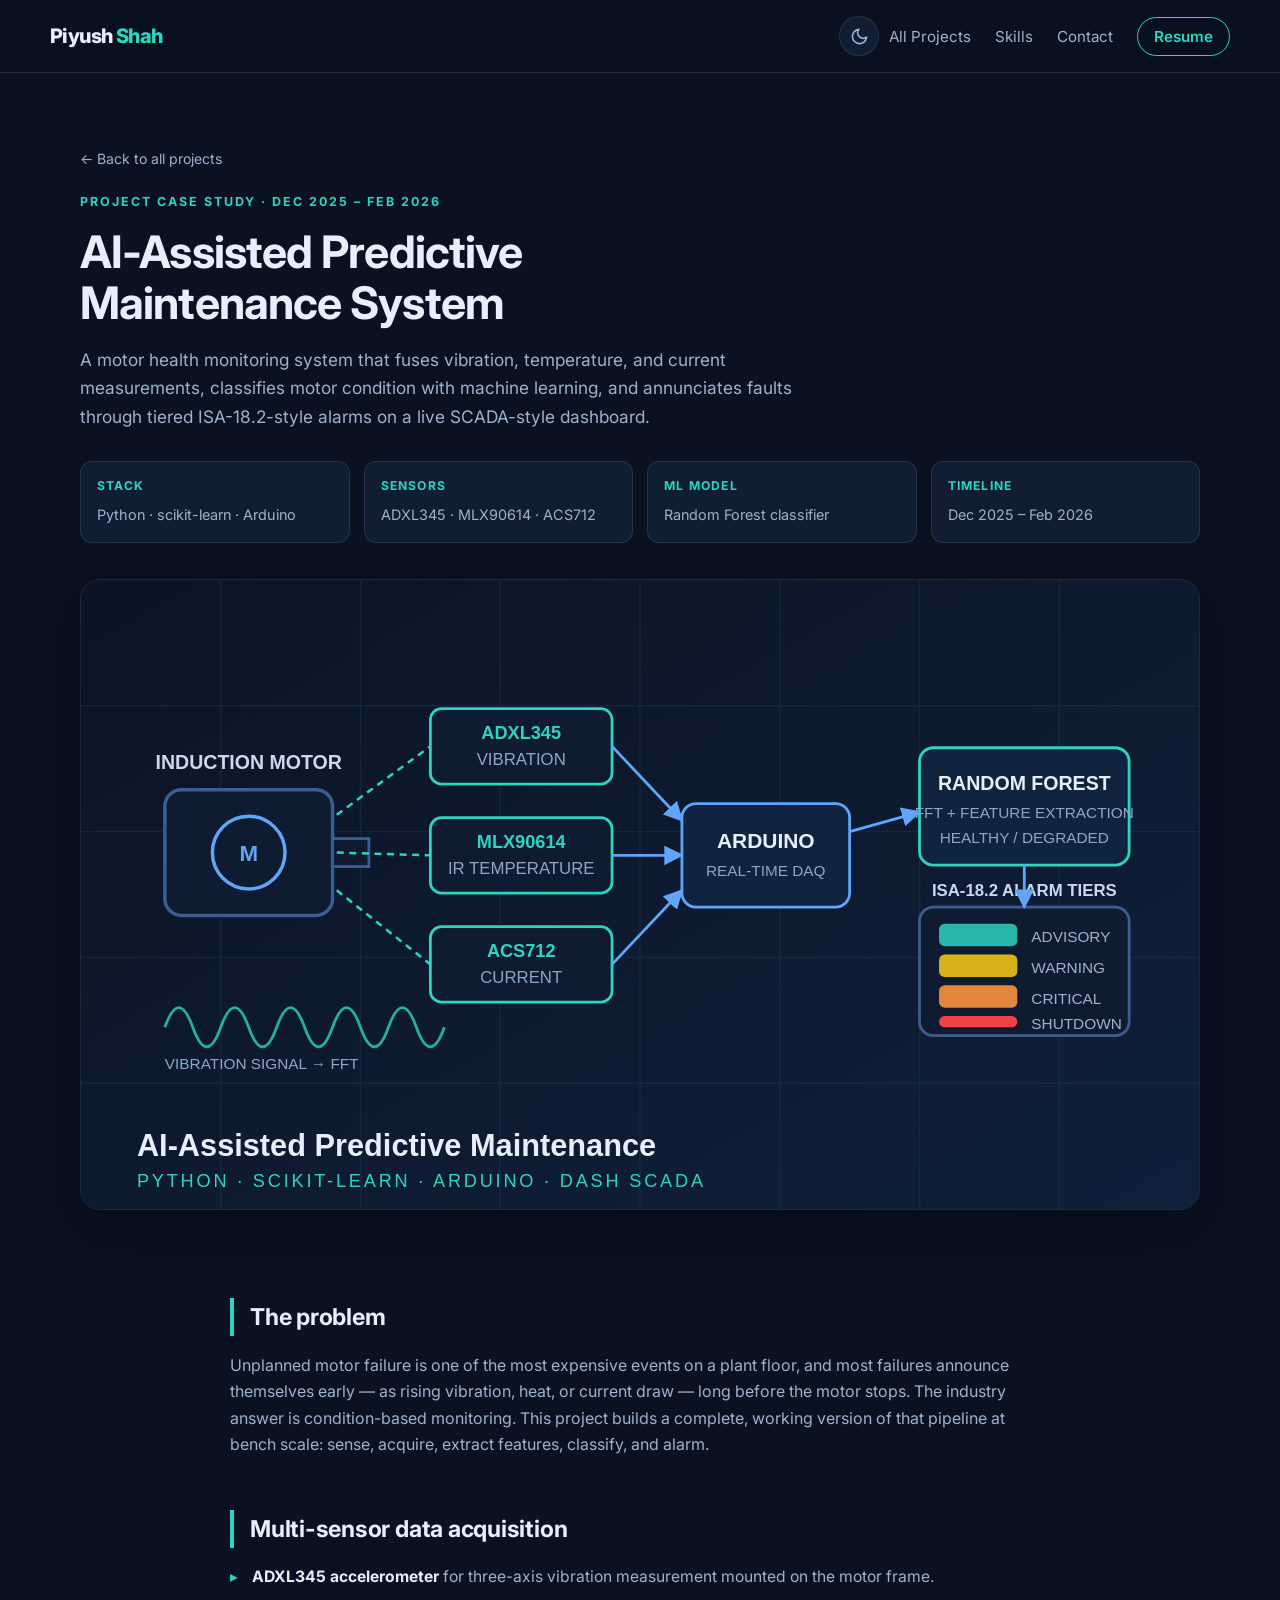
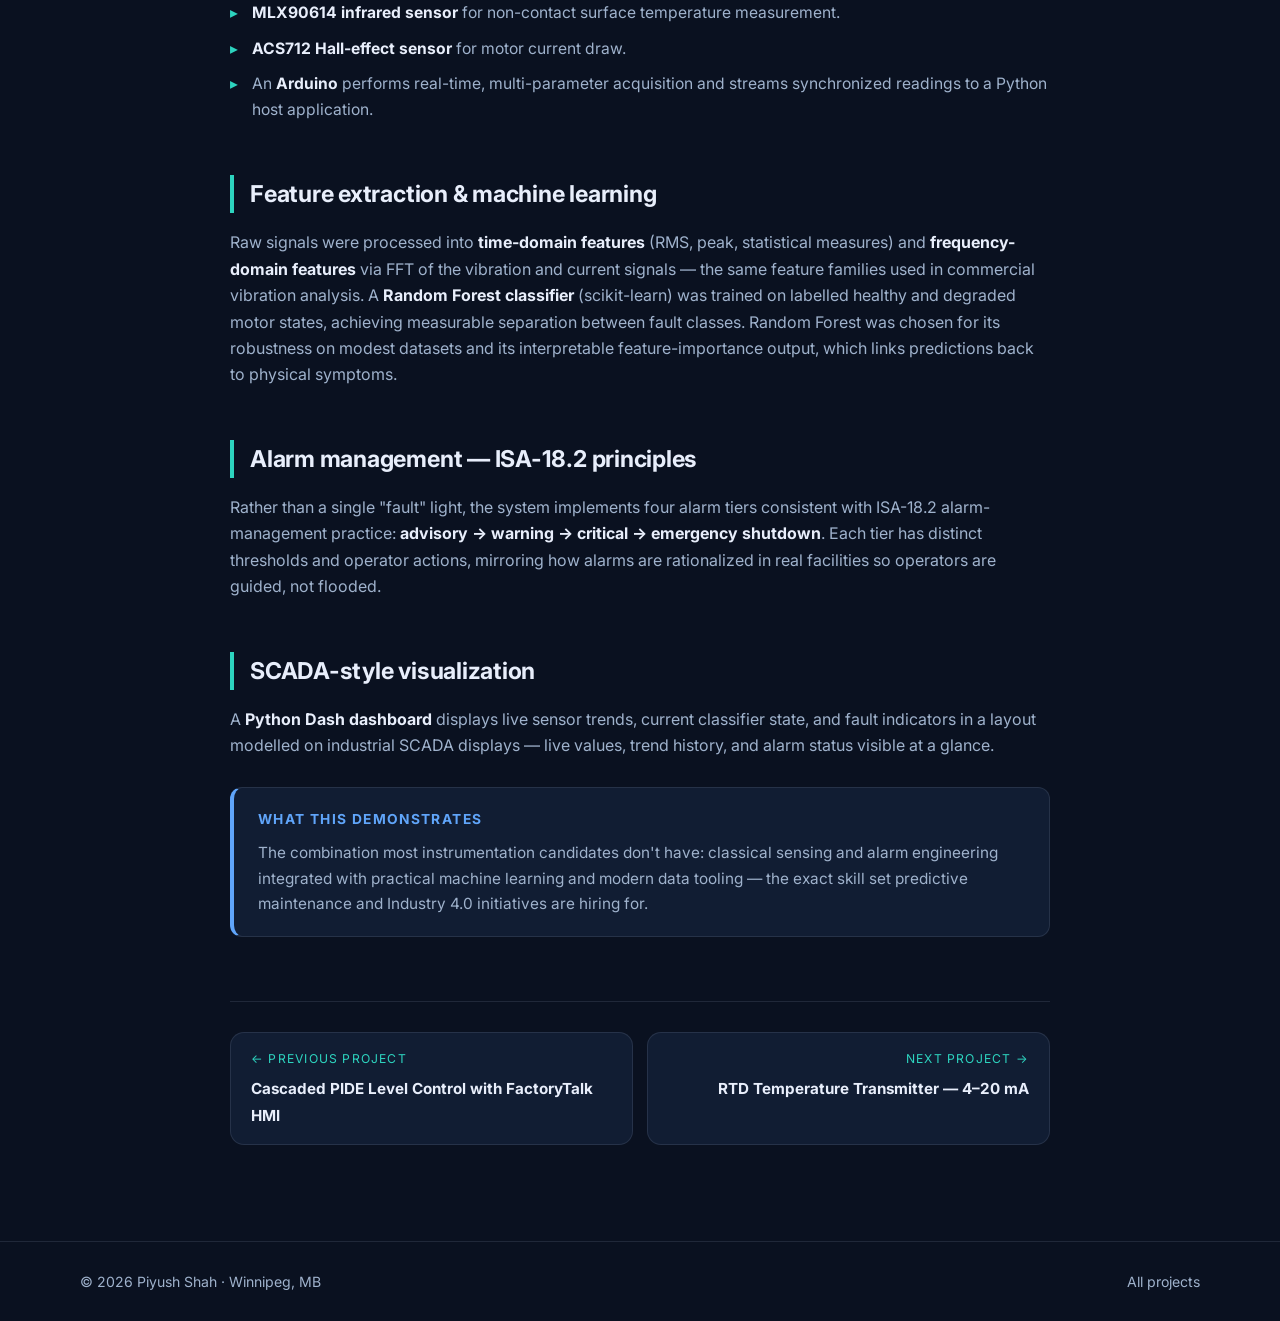
==== projects/ai-predictive-maintenance.html @ 771bcbb9 "Updated portfolio - June 11" ====
<!DOCTYPE html>
<html lang="en">
<head>
  <meta charset="UTF-8" />
  <meta name="viewport" content="width=device-width, initial-scale=1.0" />
  <meta name="description" content="Case study: AI-assisted predictive maintenance system — multi-sensor motor monitoring with a Random Forest fault classifier and ISA-18.2 alarm logic — by Piyush Shah." />
  <title>AI-Assisted Predictive Maintenance | Piyush Shah</title>
  <link rel="icon" type="image/svg+xml" href="../assets/images/favicon.svg" />
  <script>
    (function () {
      try {
        if (localStorage.getItem('theme') === 'light') {
          document.documentElement.setAttribute('data-theme', 'light');
        }
      } catch (e) {}
    })();
  </script>
  <link rel="preconnect" href="https://fonts.googleapis.com" />
  <link rel="preconnect" href="https://fonts.gstatic.com" crossorigin />
  <link href="https://fonts.googleapis.com/css2?family=Inter:wght@400;500;600;700;800&display=swap" rel="stylesheet" />
  <link rel="stylesheet" href="../assets/css/style.css" />
</head>
<body>
  <header class="site-header" id="top">
    <nav class="navbar">
      <a href="../index.html" class="brand">Piyush<span> Shah</span></a>
      <div class="nav-right">
        <button class="theme-toggle" aria-label="Toggle light and dark theme" aria-pressed="false">
          <svg class="icon-moon" viewBox="0 0 24 24" fill="none" stroke="currentColor" stroke-width="2" stroke-linecap="round" stroke-linejoin="round"><path d="M21 12.79A9 9 0 1 1 11.21 3 7 7 0 0 0 21 12.79z"/></svg>
          <svg class="icon-sun" viewBox="0 0 24 24" fill="none" stroke="currentColor" stroke-width="2" stroke-linecap="round" stroke-linejoin="round"><circle cx="12" cy="12" r="5"/><path d="M12 1v2M12 21v2M4.22 4.22l1.42 1.42M18.36 18.36l1.42 1.42M1 12h2M21 12h2M4.22 19.78l1.42-1.42M18.36 5.64l1.42-1.42"/></svg>
        </button>
        <button class="menu-toggle" id="menuToggle" aria-label="Toggle navigation menu">
          <span></span><span></span><span></span>
        </button>
        <ul class="nav-links" id="navLinks">
          <li><a href="../index.html#projects">All Projects</a></li>
          <li><a href="../index.html#skills">Skills</a></li>
          <li><a href="../index.html#contact">Contact</a></li>
          <li><a class="nav-resume" href="../resume/Piyush_Shah_Resume.pdf" download>Resume</a></li>
        </ul>
      </div>
    </nav>
  </header>

  <main>
    <section class="project-hero">
      <div class="container">
        <a class="breadcrumb" href="../index.html#projects">← Back to all projects</a>
        <p class="eyebrow">Project Case Study · Dec 2025 – Feb 2026</p>
        <h1>AI-Assisted Predictive Maintenance System</h1>
        <p class="lede">
          A motor health monitoring system that fuses vibration, temperature, and current measurements,
          classifies motor condition with machine learning, and annunciates faults through tiered
          ISA-18.2-style alarms on a live SCADA-style dashboard.
        </p>
        <div class="project-facts">
          <div><strong>Stack</strong><span>Python · scikit-learn · Arduino</span></div>
          <div><strong>Sensors</strong><span>ADXL345 · MLX90614 · ACS712</span></div>
          <div><strong>ML Model</strong><span>Random Forest classifier</span></div>
          <div><strong>Timeline</strong><span>Dec 2025 – Feb 2026</span></div>
        </div>
        <div class="project-figure">
          <img src="../assets/images/projects/ai-predictive-maintenance.svg" alt="System diagram: motor instrumented with vibration, infrared temperature, and current sensors feeding an Arduino DAQ, a Random Forest classifier, and tiered alarm logic" />
        </div>
      </div>
    </section>

    <section class="section-pad" style="padding-top: 48px;">
      <div class="container project-content">
        <h2>The problem</h2>
        <p>
          Unplanned motor failure is one of the most expensive events on a plant floor, and most failures
          announce themselves early — as rising vibration, heat, or current draw — long before the motor stops.
          The industry answer is condition-based monitoring. This project builds a complete, working version of
          that pipeline at bench scale: sense, acquire, extract features, classify, and alarm.
        </p>

        <h2>Multi-sensor data acquisition</h2>
        <ul>
          <li><strong>ADXL345 accelerometer</strong> for three-axis vibration measurement mounted on the motor
            frame.</li>
          <li><strong>MLX90614 infrared sensor</strong> for non-contact surface temperature measurement.</li>
          <li><strong>ACS712 Hall-effect sensor</strong> for motor current draw.</li>
          <li>An <strong>Arduino</strong> performs real-time, multi-parameter acquisition and streams
            synchronized readings to a Python host application.</li>
        </ul>

        <h2>Feature extraction &amp; machine learning</h2>
        <p>
          Raw signals were processed into <strong>time-domain features</strong> (RMS, peak, statistical
          measures) and <strong>frequency-domain features</strong> via FFT of the vibration and current
          signals — the same feature families used in commercial vibration analysis. A
          <strong>Random Forest classifier</strong> (scikit-learn) was trained on labelled healthy and degraded
          motor states, achieving measurable separation between fault classes. Random Forest was chosen for its
          robustness on modest datasets and its interpretable feature-importance output, which links
          predictions back to physical symptoms.
        </p>

        <h2>Alarm management — ISA-18.2 principles</h2>
        <p>
          Rather than a single "fault" light, the system implements four alarm tiers consistent with
          ISA-18.2 alarm-management practice: <strong>advisory → warning → critical → emergency
          shutdown</strong>. Each tier has distinct thresholds and operator actions, mirroring how alarms are
          rationalized in real facilities so operators are guided, not flooded.
        </p>

        <h2>SCADA-style visualization</h2>
        <p>
          A <strong>Python Dash dashboard</strong> displays live sensor trends, current classifier state, and
          fault indicators in a layout modelled on industrial SCADA displays — live values, trend history, and
          alarm status visible at a glance.
        </p>

        <div class="skill-callout">
          <h3>What this demonstrates</h3>
          <p>
            The combination most instrumentation candidates don't have: classical sensing and alarm engineering
            integrated with practical machine learning and modern data tooling — the exact skill set predictive
            maintenance and Industry 4.0 initiatives are hiring for.
          </p>
        </div>

        <nav class="project-pager" aria-label="Project navigation">
          <a href="cascaded-pide-level-control.html">
            <span class="pager-label">← Previous project</span>
            <span class="pager-title">Cascaded PIDE Level Control with FactoryTalk HMI</span>
          </a>
          <a class="next" href="rtd-temperature-transmitter.html">
            <span class="pager-label">Next project →</span>
            <span class="pager-title">RTD Temperature Transmitter — 4–20 mA</span>
          </a>
        </nav>
      </div>
    </section>
  </main>

  <footer class="footer">
    <div class="container footer-inner">
      <p>© <span id="year"></span> Piyush Shah · Winnipeg, MB</p>
      <a href="../index.html#projects">All projects</a>
    </div>
  </footer>

  <script src="../assets/js/main.js"></script>
</body>
</html>
---- assets/css/style.css ----
/* ============================================================
   Piyush Shah — Portfolio
   Dual-theme (dark default / light) design system
   ============================================================ */

:root {
  --bg: #0a1120;
  --bg-soft: #0d1626;
  --card: #111d33;
  --card-2: #0f1a2e;
  --text: #e8eefb;
  --muted: #9fb2cc;
  --accent: #2dd4bf;
  --accent-2: #60a5fa;
  --accent-soft: rgba(45, 212, 191, 0.12);
  --line: rgba(148, 163, 184, 0.16);
  --shadow: 0 18px 50px rgba(2, 8, 20, 0.45);
  --shadow-sm: 0 6px 22px rgba(2, 8, 20, 0.35);
  --header-bg: rgba(10, 17, 32, 0.85);
  --on-accent: #06241f;
}

html[data-theme="light"] {
  --bg: #f6f8fc;
  --bg-soft: #edf1f8;
  --card: #ffffff;
  --card-2: #fbfcfe;
  --text: #14233c;
  --muted: #4b5d78;
  --accent: #0d9488;
  --accent-2: #2563eb;
  --accent-soft: rgba(13, 148, 136, 0.10);
  --line: #dde5f0;
  --shadow: 0 16px 44px rgba(30, 50, 90, 0.12);
  --shadow-sm: 0 5px 18px rgba(30, 50, 90, 0.10);
  --header-bg: rgba(246, 248, 252, 0.88);
  --on-accent: #ffffff;
}

* { box-sizing: border-box; }
html { scroll-behavior: smooth; }

body {
  margin: 0;
  font-family: 'Inter', system-ui, -apple-system, BlinkMacSystemFont, 'Segoe UI', sans-serif;
  background: var(--bg);
  color: var(--text);
  line-height: 1.65;
  transition: background 0.3s ease, color 0.3s ease;
}

a { color: inherit; text-decoration: none; }
ul { margin: 0; padding: 0; list-style: none; }
p { color: var(--muted); margin: 0 0 1rem; }
img { max-width: 100%; display: block; }

.container { width: min(1120px, calc(100% - 40px)); margin: 0 auto; }
.section-pad { padding: 96px 0; }
.alt-bg { background: var(--bg-soft); transition: background 0.3s ease; }

/* ---------- Header / nav ---------- */
.site-header {
  position: sticky;
  top: 0;
  z-index: 100;
  background: var(--header-bg);
  backdrop-filter: blur(18px);
  -webkit-backdrop-filter: blur(18px);
  border-bottom: 1px solid var(--line);
  transition: background 0.3s ease;
}

.navbar {
  width: min(1180px, calc(100% - 36px));
  height: 72px;
  margin: 0 auto;
  display: flex;
  align-items: center;
  justify-content: space-between;
  gap: 16px;
}

.brand { font-weight: 800; letter-spacing: -0.03em; font-size: 1.25rem; white-space: nowrap; }
.brand span { color: var(--accent); }

.nav-right { display: flex; align-items: center; gap: 10px; }

.nav-links { display: flex; align-items: center; gap: 24px; }
.nav-links a { font-size: 0.95rem; color: var(--muted); transition: color 0.2s ease; }
.nav-links a:hover { color: var(--text); }

.nav-resume {
  padding: 9px 16px;
  border: 1px solid var(--accent);
  border-radius: 999px;
  color: var(--accent) !important;
  font-weight: 600;
}
.nav-resume:hover { background: var(--accent-soft); }

/* Theme toggle */
.theme-toggle {
  display: inline-flex;
  align-items: center;
  justify-content: center;
  width: 40px;
  height: 40px;
  border-radius: 999px;
  border: 1px solid var(--line);
  background: var(--card);
  color: var(--muted);
  cursor: pointer;
  transition: color 0.2s ease, border-color 0.2s ease, transform 0.2s ease;
}
.theme-toggle:hover { color: var(--accent); border-color: var(--accent); transform: rotate(12deg); }
.theme-toggle svg { width: 19px; height: 19px; }
.theme-toggle .icon-sun { display: none; }
.theme-toggle .icon-moon { display: block; }
html[data-theme="light"] .theme-toggle .icon-sun { display: block; }
html[data-theme="light"] .theme-toggle .icon-moon { display: none; }

/* Mobile menu button */
.menu-toggle {
  display: none;
  flex-direction: column;
  justify-content: center;
  gap: 5px;
  width: 42px;
  height: 42px;
  background: transparent;
  border: 1px solid var(--line);
  border-radius: 10px;
  cursor: pointer;
  padding: 0 9px;
}
.menu-toggle span { height: 2px; background: var(--text); border-radius: 2px; transition: 0.25s; }

/* ---------- Hero ---------- */
.hero { position: relative; overflow: hidden; padding-top: 80px; }
.hero-bg {
  position: absolute;
  inset: 0;
  background:
    radial-gradient(640px 320px at 12% 0%, var(--accent-soft), transparent 60%),
    radial-gradient(560px 300px at 92% 18%, rgba(96, 165, 250, 0.10), transparent 60%);
  pointer-events: none;
}

.hero-grid {
  position: relative;
  display: grid;
  grid-template-columns: 1.6fr 1fr;
  gap: 48px;
  align-items: center;
}

.eyebrow {
  color: var(--accent);
  font-weight: 700;
  letter-spacing: 0.16em;
  text-transform: uppercase;
  font-size: 0.78rem;
  margin-bottom: 14px;
}

.hero h1 { font-size: clamp(2.3rem, 5vw, 3.4rem); line-height: 1.08; margin: 0 0 10px; letter-spacing: -0.02em; }
.hero h1 span { color: var(--accent); }
.hero h2 { font-size: clamp(1.05rem, 2vw, 1.3rem); font-weight: 600; color: var(--accent-2); margin: 0 0 18px; min-height: 1.6em; }
.hero-text { max-width: 56ch; font-size: 1.04rem; }

.hero-actions { display: flex; flex-wrap: wrap; gap: 14px; margin: 26px 0 22px; }

.btn {
  display: inline-flex;
  align-items: center;
  gap: 8px;
  padding: 13px 24px;
  border-radius: 12px;
  font-weight: 700;
  font-size: 0.96rem;
  transition: transform 0.2s ease, box-shadow 0.2s ease, background 0.2s ease, border-color 0.2s ease;
}
.btn.primary { background: var(--accent); color: var(--on-accent); box-shadow: var(--shadow-sm); }
.btn.primary:hover { transform: translateY(-2px); box-shadow: var(--shadow); }
.btn.secondary { border: 1px solid var(--line); color: var(--text); background: var(--card); }
.btn.secondary:hover { border-color: var(--accent); color: var(--accent); transform: translateY(-2px); }

.social-row { display: flex; gap: 18px; }
.social-row a { color: var(--muted); font-weight: 600; font-size: 0.92rem; border-bottom: 1px solid transparent; }
.social-row a:hover { color: var(--accent); border-color: var(--accent); }

.hero-card { display: flex; justify-content: center; }
.profile-card {
  background: var(--card);
  border: 1px solid var(--line);
  border-radius: 22px;
  padding: 28px 26px;
  text-align: center;
  width: min(320px, 100%);
  box-shadow: var(--shadow);
}
.profile-photo {
  width: 168px;
  height: 168px;
  border-radius: 50%;
  object-fit: cover;
  margin: 0 auto 16px;
  border: 3px solid var(--accent);
}
.profile-card h3 { margin: 0 0 4px; font-size: 1.2rem; }
.profile-card p { margin-bottom: 14px; font-size: 0.92rem; }
.mini-tags { display: flex; flex-wrap: wrap; gap: 8px; justify-content: center; }
.mini-tags span {
  background: var(--accent-soft);
  color: var(--accent);
  border: 1px solid var(--accent);
  padding: 4px 11px;
  border-radius: 999px;
  font-size: 0.75rem;
  font-weight: 600;
}

/* Hero stats strip */
.hero-stats {
  position: relative;
  display: flex;
  flex-wrap: wrap;
  gap: 14px;
  margin-top: 54px;
  padding-top: 26px;
  border-top: 1px solid var(--line);
}
.hero-stats div {
  flex: 1 1 180px;
  background: var(--card);
  border: 1px solid var(--line);
  border-radius: 14px;
  padding: 14px 18px;
}
.hero-stats strong { display: block; color: var(--accent); font-size: 1.05rem; letter-spacing: -0.01em; }
.hero-stats span { color: var(--muted); font-size: 0.84rem; }

/* ---------- Section headings ---------- */
.section-heading h2 { font-size: clamp(1.6rem, 3vw, 2.15rem); line-height: 1.2; margin: 0 0 12px; letter-spacing: -0.02em; }
.section-heading.centered { text-align: center; max-width: 640px; margin: 0 auto 54px; }

.two-col { display: grid; grid-template-columns: 1fr 1.4fr; gap: 56px; align-items: start; }

.quick-facts { display: grid; grid-template-columns: repeat(3, 1fr); gap: 14px; margin-top: 26px; }
.quick-facts div { background: var(--card); border: 1px solid var(--line); border-radius: 12px; padding: 14px; }
.quick-facts strong { display: block; font-size: 0.8rem; color: var(--accent); text-transform: uppercase; letter-spacing: 0.08em; margin-bottom: 4px; }
.quick-facts span { font-size: 0.9rem; color: var(--muted); }

/* ---------- Timeline ---------- */
.timeline { position: relative; max-width: 780px; margin: 0 auto; padding-left: 32px; }
.timeline::before { content: ""; position: absolute; left: 8px; top: 6px; bottom: 6px; width: 2px; background: var(--line); }
.timeline-item { position: relative; margin-bottom: 36px; }
.timeline-item:last-child { margin-bottom: 0; }
.timeline-dot {
  position: absolute;
  left: -31px;
  top: 8px;
  width: 14px;
  height: 14px;
  border-radius: 50%;
  background: var(--accent);
  border: 3px solid var(--bg);
  box-shadow: 0 0 0 2px var(--accent);
}
.timeline-content {
  background: var(--card);
  border: 1px solid var(--line);
  border-radius: 16px;
  padding: 24px 26px;
  box-shadow: var(--shadow-sm);
}
.item-header { display: flex; flex-wrap: wrap; justify-content: space-between; align-items: baseline; gap: 8px; }
.item-header h3 { margin: 0; font-size: 1.12rem; }
.item-header span { color: var(--accent); font-size: 0.84rem; font-weight: 700; }
.company { font-size: 0.92rem; margin: 6px 0 12px; color: var(--accent-2); font-weight: 600; }
.timeline-content ul { list-style: none; }
.timeline-content li { position: relative; padding-left: 20px; color: var(--muted); font-size: 0.95rem; margin-bottom: 8px; }
.timeline-content li::before { content: "▸"; position: absolute; left: 0; color: var(--accent); }

/* ---------- Projects ---------- */
.project-grid {
  display: grid;
  grid-template-columns: repeat(auto-fit, minmax(310px, 1fr));
  gap: 26px;
}
.project-card {
  display: flex;
  flex-direction: column;
  background: var(--card);
  border: 1px solid var(--line);
  border-radius: 18px;
  overflow: hidden;
  box-shadow: var(--shadow-sm);
  transition: transform 0.25s ease, box-shadow 0.25s ease, border-color 0.25s ease;
}
.project-card:hover { transform: translateY(-6px); box-shadow: var(--shadow); border-color: var(--accent); }
.project-banner { aspect-ratio: 16 / 9; overflow: hidden; background: #0c1626; }
.project-banner img { width: 100%; height: 100%; object-fit: cover; transition: transform 0.35s ease; }
.project-card:hover .project-banner img { transform: scale(1.04); }
.project-body { display: flex; flex-direction: column; flex: 1; padding: 22px 24px 24px; }
.project-body h3 { margin: 0 0 8px; font-size: 1.1rem; line-height: 1.35; color: var(--text); }
.project-body > p { font-size: 0.93rem; flex: 1; }
.project-meta { color: var(--accent-2); font-size: 0.78rem; font-weight: 700; letter-spacing: 0.08em; text-transform: uppercase; margin-bottom: 10px; }
.project-tags { display: flex; flex-wrap: wrap; gap: 8px; margin-bottom: 16px; }
.project-tags li {
  background: var(--accent-soft);
  color: var(--accent);
  padding: 4px 11px;
  border-radius: 999px;
  font-size: 0.74rem;
  font-weight: 600;
}
.project-link { color: var(--accent); font-weight: 700; font-size: 0.92rem; margin-top: auto; }
.project-link::after { content: " →"; transition: margin-left 0.2s ease; }
.project-card:hover .project-link::after { margin-left: 5px; }

/* ---------- Skills ---------- */
.skills-grid { display: grid; grid-template-columns: repeat(auto-fit, minmax(250px, 1fr)); gap: 22px; }
.skill-group { background: var(--card); border: 1px solid var(--line); border-radius: 16px; padding: 24px; box-shadow: var(--shadow-sm); }
.skill-group h3 { margin: 0 0 16px; font-size: 1.02rem; color: var(--accent); }
.skill-list { display: flex; flex-wrap: wrap; gap: 9px; }
.skill-list span {
  background: var(--bg-soft);
  border: 1px solid var(--line);
  color: var(--muted);
  padding: 6px 13px;
  border-radius: 999px;
  font-size: 0.82rem;
  font-weight: 500;
}
html[data-theme="light"] .skill-list span { background: var(--bg); }

/* ---------- Education ---------- */
.education-list { display: grid; gap: 20px; }
.education-card { background: var(--card); border: 1px solid var(--line); border-radius: 16px; padding: 24px 26px; box-shadow: var(--shadow-sm); }
.education-card h3 { margin: 0 0 6px; font-size: 1.08rem; }
.education-card p:last-child { margin-bottom: 0; font-size: 0.94rem; }

/* ---------- Contact ---------- */
.contact-section { padding-bottom: 110px; }
.contact-card {
  text-align: center;
  background: var(--card);
  border: 1px solid var(--line);
  border-radius: 24px;
  padding: 64px 32px;
  box-shadow: var(--shadow);
  position: relative;
  overflow: hidden;
}
.contact-card::before {
  content: "";
  position: absolute;
  inset: 0;
  background: radial-gradient(480px 200px at 50% 0%, var(--accent-soft), transparent 70%);
  pointer-events: none;
}
.contact-card h2 { font-size: clamp(1.7rem, 3.4vw, 2.3rem); margin: 0 0 14px; }
.contact-card p { max-width: 54ch; margin: 0 auto 28px; }
.contact-actions { display: flex; flex-wrap: wrap; gap: 14px; justify-content: center; position: relative; }

/* ---------- Footer ---------- */
.footer { border-top: 1px solid var(--line); padding: 28px 0; }
.footer-inner { display: flex; flex-wrap: wrap; justify-content: space-between; align-items: center; gap: 12px; }
.footer-inner p { margin: 0; font-size: 0.88rem; }
.footer-inner a { color: var(--muted); font-size: 0.88rem; }
.footer-inner a:hover { color: var(--accent); }

/* ---------- Project detail pages ---------- */
.project-hero { padding: 72px 0 40px; position: relative; }
.breadcrumb { font-size: 0.88rem; color: var(--muted); margin-bottom: 22px; display: inline-block; }
.breadcrumb:hover { color: var(--accent); }
.project-hero h1 { font-size: clamp(1.9rem, 4vw, 2.8rem); line-height: 1.15; margin: 0 0 16px; letter-spacing: -0.02em; max-width: 24ch; }
.project-hero .lede { font-size: 1.08rem; max-width: 68ch; }

.project-facts {
  display: grid;
  grid-template-columns: repeat(auto-fit, minmax(180px, 1fr));
  gap: 14px;
  margin: 30px 0 0;
}
.project-facts div { background: var(--card); border: 1px solid var(--line); border-radius: 12px; padding: 14px 16px; }
.project-facts strong { display: block; font-size: 0.76rem; color: var(--accent); text-transform: uppercase; letter-spacing: 0.1em; margin-bottom: 5px; }
.project-facts span { font-size: 0.9rem; color: var(--muted); }

.project-figure {
  border-radius: 20px;
  overflow: hidden;
  border: 1px solid var(--line);
  box-shadow: var(--shadow);
  margin: 36px 0 0;
}
.project-figure img { width: 100%; }

.project-content { max-width: 820px; margin: 0 auto; }
.project-content h2 {
  font-size: 1.45rem;
  margin: 52px 0 16px;
  letter-spacing: -0.01em;
  padding-left: 16px;
  border-left: 4px solid var(--accent);
}
.project-content h2:first-of-type { margin-top: 0; }
.project-content p { font-size: 1.0rem; }
.project-content ul { list-style: none; margin: 0 0 1rem; }
.project-content li { position: relative; padding-left: 22px; color: var(--muted); margin-bottom: 10px; font-size: 0.98rem; }
.project-content li::before { content: "▸"; position: absolute; left: 0; color: var(--accent); }
.project-content strong { color: var(--text); }

.skill-callout {
  background: var(--card);
  border: 1px solid var(--line);
  border-left: 4px solid var(--accent-2);
  border-radius: 12px;
  padding: 20px 24px;
  margin: 28px 0;
}
.skill-callout h3 { margin: 0 0 10px; font-size: 0.86rem; text-transform: uppercase; letter-spacing: 0.1em; color: var(--accent-2); }
.skill-callout p { margin: 0; font-size: 0.96rem; }

.project-pager {
  display: flex;
  flex-wrap: wrap;
  justify-content: space-between;
  gap: 14px;
  margin-top: 64px;
  padding-top: 30px;
  border-top: 1px solid var(--line);
}
.project-pager a {
  flex: 1 1 240px;
  background: var(--card);
  border: 1px solid var(--line);
  border-radius: 14px;
  padding: 16px 20px;
  transition: border-color 0.2s ease, transform 0.2s ease;
}
.project-pager a:hover { border-color: var(--accent); transform: translateY(-3px); }
.project-pager .pager-label { display: block; font-size: 0.76rem; text-transform: uppercase; letter-spacing: 0.1em; color: var(--accent); margin-bottom: 6px; }
.project-pager .pager-title { font-weight: 700; font-size: 0.95rem; color: var(--text); }
.project-pager a.next { text-align: right; }

/* ---------- Reveal animation ---------- */
.reveal { opacity: 0; transform: translateY(24px); transition: opacity 0.6s ease, transform 0.6s ease; }
.reveal.visible { opacity: 1; transform: none; }

@media (prefers-reduced-motion: reduce) {
  html { scroll-behavior: auto; }
  .reveal { opacity: 1; transform: none; transition: none; }
  * { transition: none !important; }
}

/* ---------- Responsive ---------- */
@media (max-width: 920px) {
  .hero-grid { grid-template-columns: 1fr; gap: 36px; }
  .hero-card { order: -1; }
  .two-col { grid-template-columns: 1fr; gap: 28px; }
  .section-pad { padding: 72px 0; }
}

@media (max-width: 760px) {
  .menu-toggle { display: flex; }
  .nav-links {
    position: absolute;
    top: 72px;
    left: 0;
    right: 0;
    flex-direction: column;
    align-items: flex-start;
    gap: 0;
    background: var(--header-bg);
    backdrop-filter: blur(18px);
    -webkit-backdrop-filter: blur(18px);
    border-bottom: 1px solid var(--line);
    padding: 10px 24px 18px;
    display: none;
  }
  .nav-links.open { display: flex; }
  .nav-links li { width: 100%; }
  .nav-links a { display: block; padding: 12px 0; font-size: 1.02rem; }
  .nav-resume { display: inline-block; margin-top: 8px; }
  .quick-facts { grid-template-columns: 1fr; }
  .timeline { padding-left: 26px; }
  .timeline-dot { left: -25px; }
}
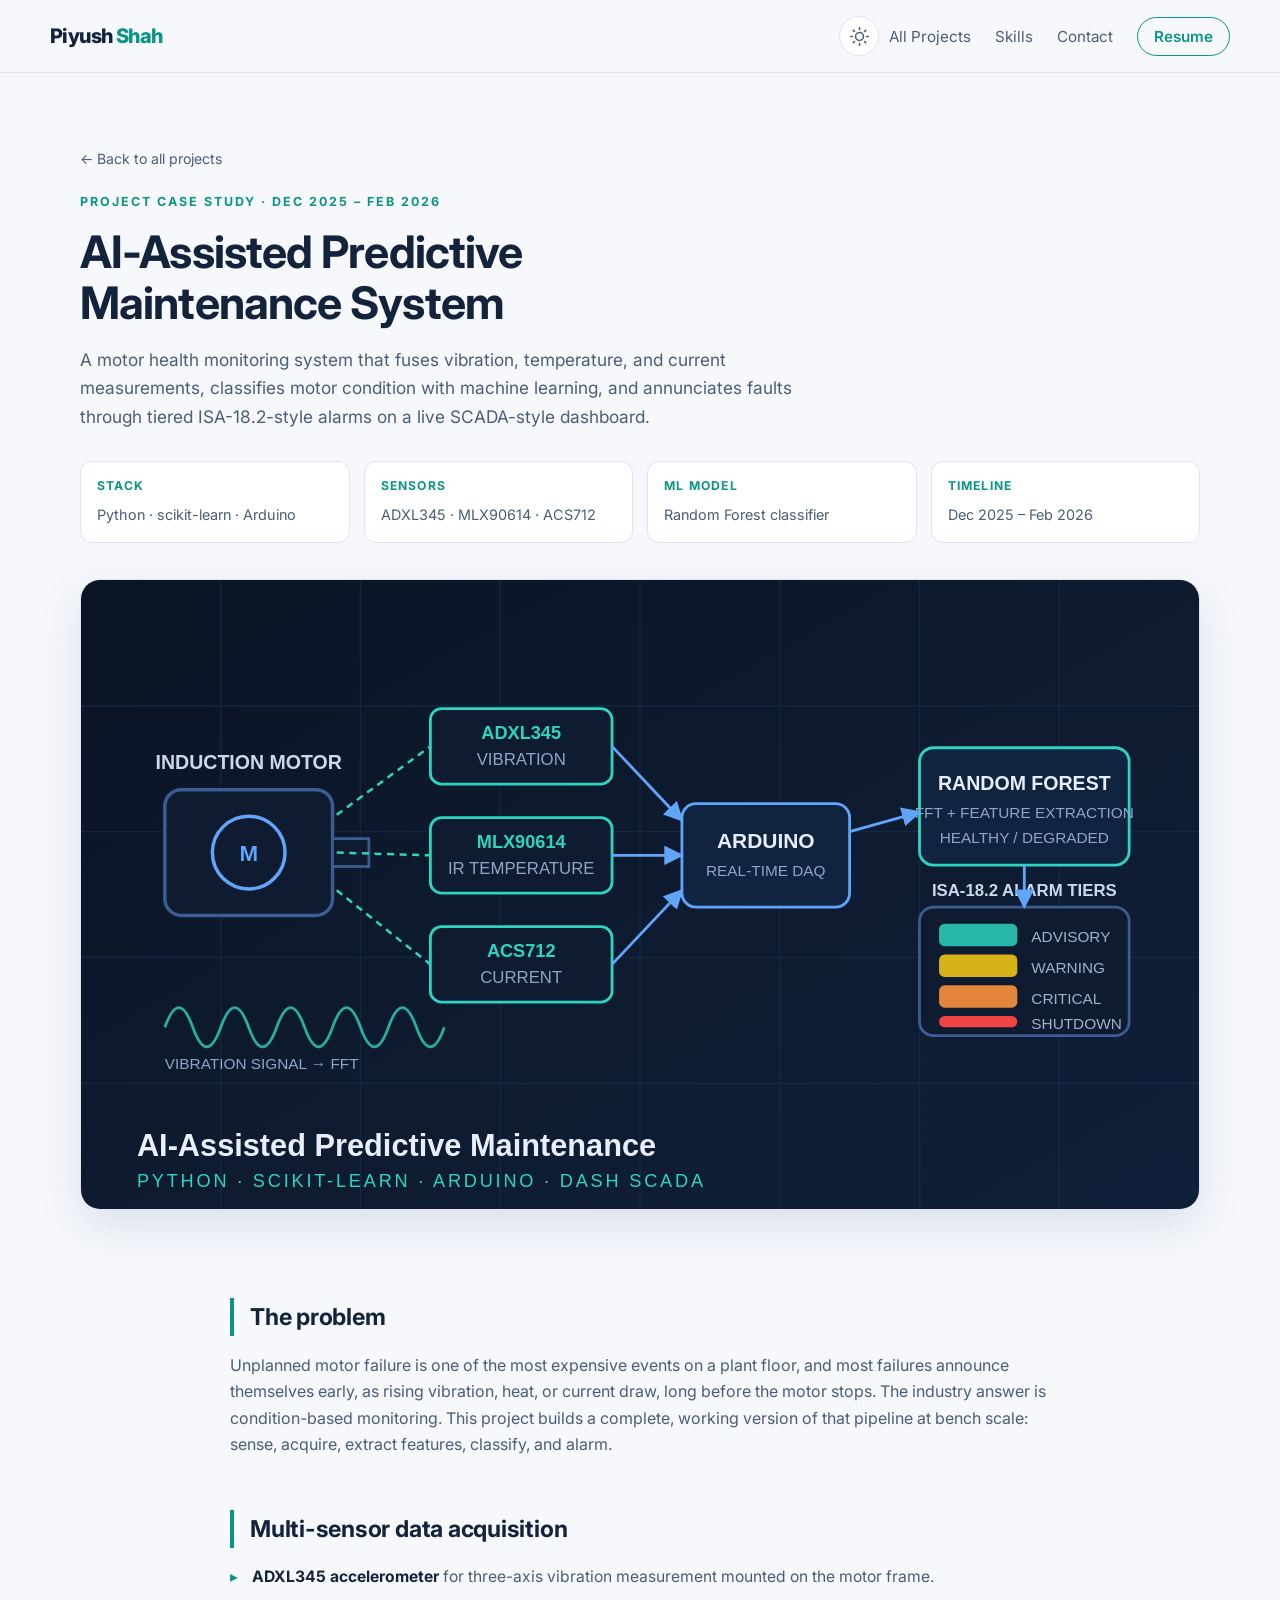
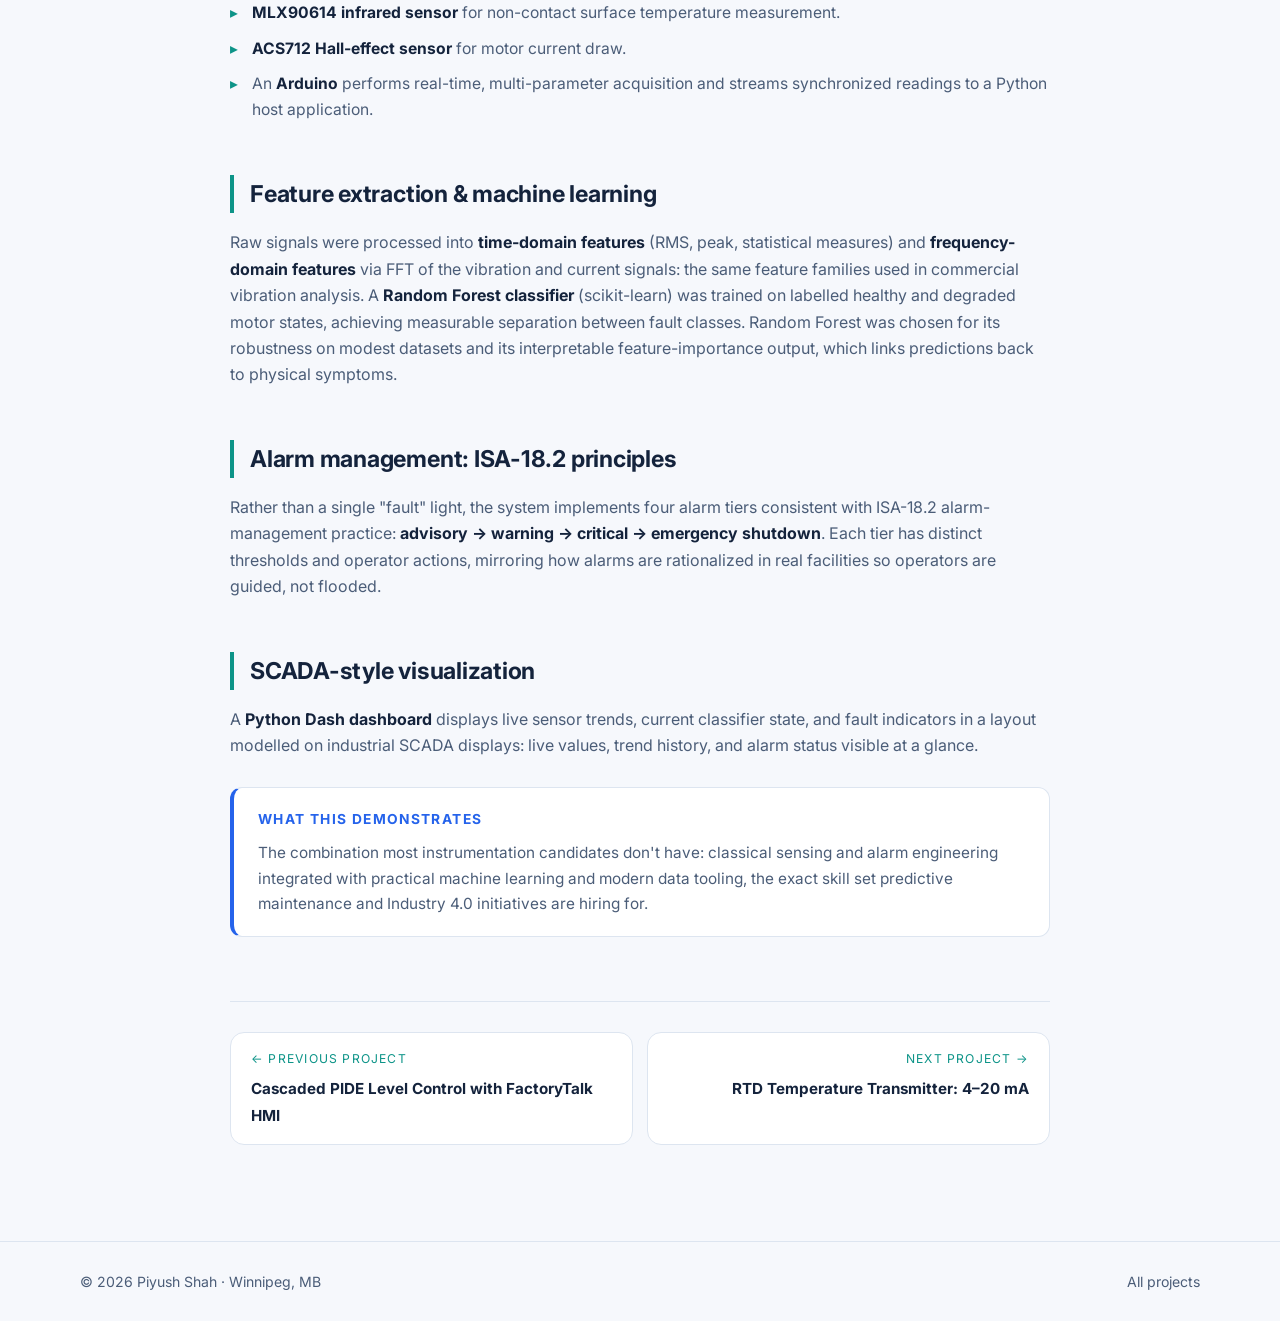
==== commit 9b95ef11: "updated profile content, and made the light mode default" ====
--- a/projects/ai-predictive-maintenance.html
+++ b/projects/ai-predictive-maintenance.html
@@ -3,13 +3,14 @@
 <head>
   <meta charset="UTF-8" />
   <meta name="viewport" content="width=device-width, initial-scale=1.0" />
-  <meta name="description" content="Case study: AI-assisted predictive maintenance system — multi-sensor motor monitoring with a Random Forest fault classifier and ISA-18.2 alarm logic — by Piyush Shah." />
+  <meta name="description" content="Case study: AI-assisted predictive maintenance system: multi-sensor motor monitoring with a Random Forest fault classifier and ISA-18.2 alarm logic, by Piyush Shah." />
   <title>AI-Assisted Predictive Maintenance | Piyush Shah</title>
   <link rel="icon" type="image/svg+xml" href="../assets/images/favicon.svg" />
+  <link rel="canonical" href="https://piyushshah.ca/projects/ai-predictive-maintenance.html" />
   <script>
     (function () {
       try {
-        if (localStorage.getItem('theme') === 'light') {
+        if (localStorage.getItem('theme') !== 'dark') {
           document.documentElement.setAttribute('data-theme', 'light');
         }
       } catch (e) {}
@@ -25,7 +26,7 @@
     <nav class="navbar">
       <a href="../index.html" class="brand">Piyush<span> Shah</span></a>
       <div class="nav-right">
-        <button class="theme-toggle" aria-label="Toggle light and dark theme" aria-pressed="false">
+        <button class="theme-toggle" aria-label="Toggle light and dark theme" aria-pressed="true">
           <svg class="icon-moon" viewBox="0 0 24 24" fill="none" stroke="currentColor" stroke-width="2" stroke-linecap="round" stroke-linejoin="round"><path d="M21 12.79A9 9 0 1 1 11.21 3 7 7 0 0 0 21 12.79z"/></svg>
           <svg class="icon-sun" viewBox="0 0 24 24" fill="none" stroke="currentColor" stroke-width="2" stroke-linecap="round" stroke-linejoin="round"><circle cx="12" cy="12" r="5"/><path d="M12 1v2M12 21v2M4.22 4.22l1.42 1.42M18.36 18.36l1.42 1.42M1 12h2M21 12h2M4.22 19.78l1.42-1.42M18.36 5.64l1.42-1.42"/></svg>
         </button>
@@ -70,7 +71,7 @@
         <h2>The problem</h2>
         <p>
           Unplanned motor failure is one of the most expensive events on a plant floor, and most failures
-          announce themselves early — as rising vibration, heat, or current draw — long before the motor stops.
+          announce themselves early, as rising vibration, heat, or current draw, long before the motor stops.
           The industry answer is condition-based monitoring. This project builds a complete, working version of
           that pipeline at bench scale: sense, acquire, extract features, classify, and alarm.
         </p>
@@ -89,14 +90,14 @@
         <p>
           Raw signals were processed into <strong>time-domain features</strong> (RMS, peak, statistical
           measures) and <strong>frequency-domain features</strong> via FFT of the vibration and current
-          signals — the same feature families used in commercial vibration analysis. A
+          signals: the same feature families used in commercial vibration analysis. A
           <strong>Random Forest classifier</strong> (scikit-learn) was trained on labelled healthy and degraded
           motor states, achieving measurable separation between fault classes. Random Forest was chosen for its
           robustness on modest datasets and its interpretable feature-importance output, which links
           predictions back to physical symptoms.
         </p>
 
-        <h2>Alarm management — ISA-18.2 principles</h2>
+        <h2>Alarm management: ISA-18.2 principles</h2>
         <p>
           Rather than a single "fault" light, the system implements four alarm tiers consistent with
           ISA-18.2 alarm-management practice: <strong>advisory → warning → critical → emergency
@@ -107,7 +108,7 @@
         <h2>SCADA-style visualization</h2>
         <p>
           A <strong>Python Dash dashboard</strong> displays live sensor trends, current classifier state, and
-          fault indicators in a layout modelled on industrial SCADA displays — live values, trend history, and
+          fault indicators in a layout modelled on industrial SCADA displays: live values, trend history, and
           alarm status visible at a glance.
         </p>
 
@@ -115,7 +116,7 @@
           <h3>What this demonstrates</h3>
           <p>
             The combination most instrumentation candidates don't have: classical sensing and alarm engineering
-            integrated with practical machine learning and modern data tooling — the exact skill set predictive
+            integrated with practical machine learning and modern data tooling, the exact skill set predictive
             maintenance and Industry 4.0 initiatives are hiring for.
           </p>
         </div>
@@ -127,7 +128,7 @@
           </a>
           <a class="next" href="rtd-temperature-transmitter.html">
             <span class="pager-label">Next project →</span>
-            <span class="pager-title">RTD Temperature Transmitter — 4–20 mA</span>
+            <span class="pager-title">RTD Temperature Transmitter: 4–20 mA</span>
           </a>
         </nav>
       </div>
--- a/assets/css/style.css
+++ b/assets/css/style.css
@@ -1,5 +1,5 @@
 /* ============================================================
-   Piyush Shah — Portfolio
+   Piyush Shah - Portfolio
    Dual-theme (dark default / light) design system
    ============================================================ */
 
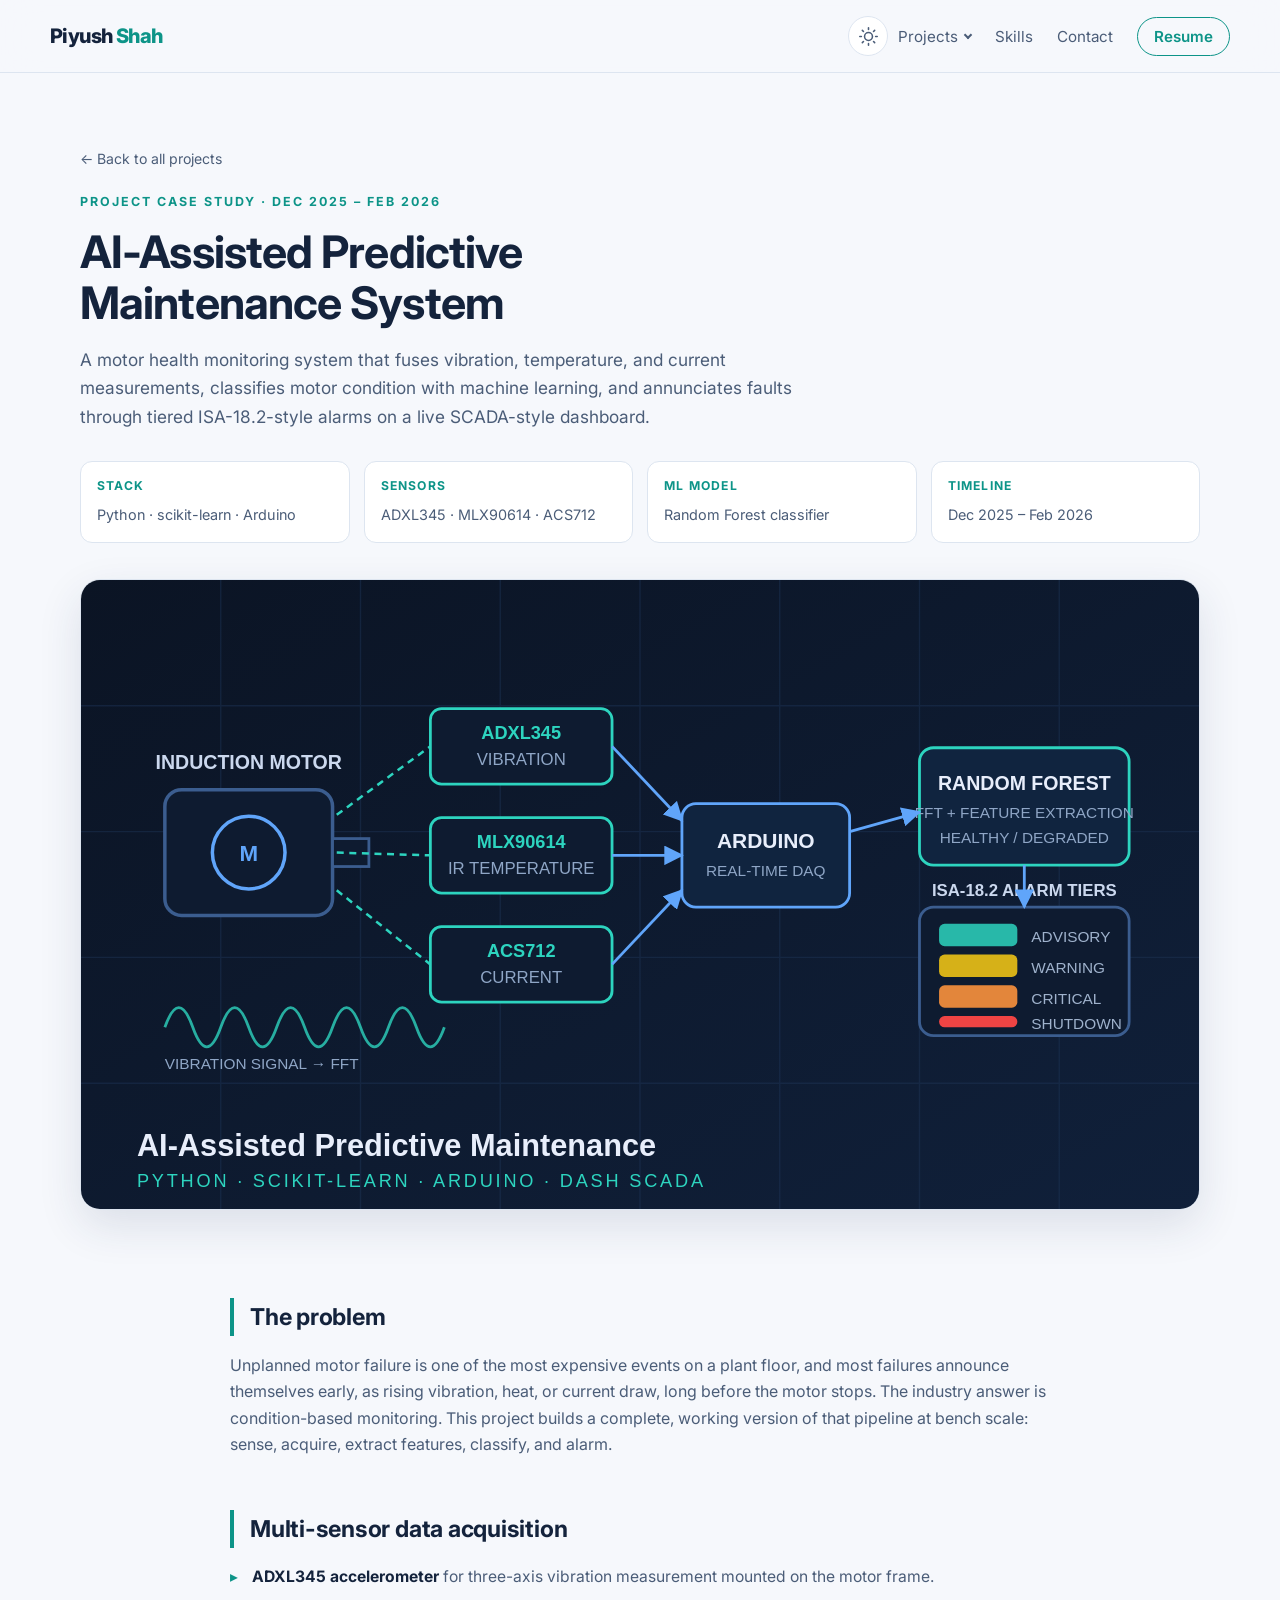
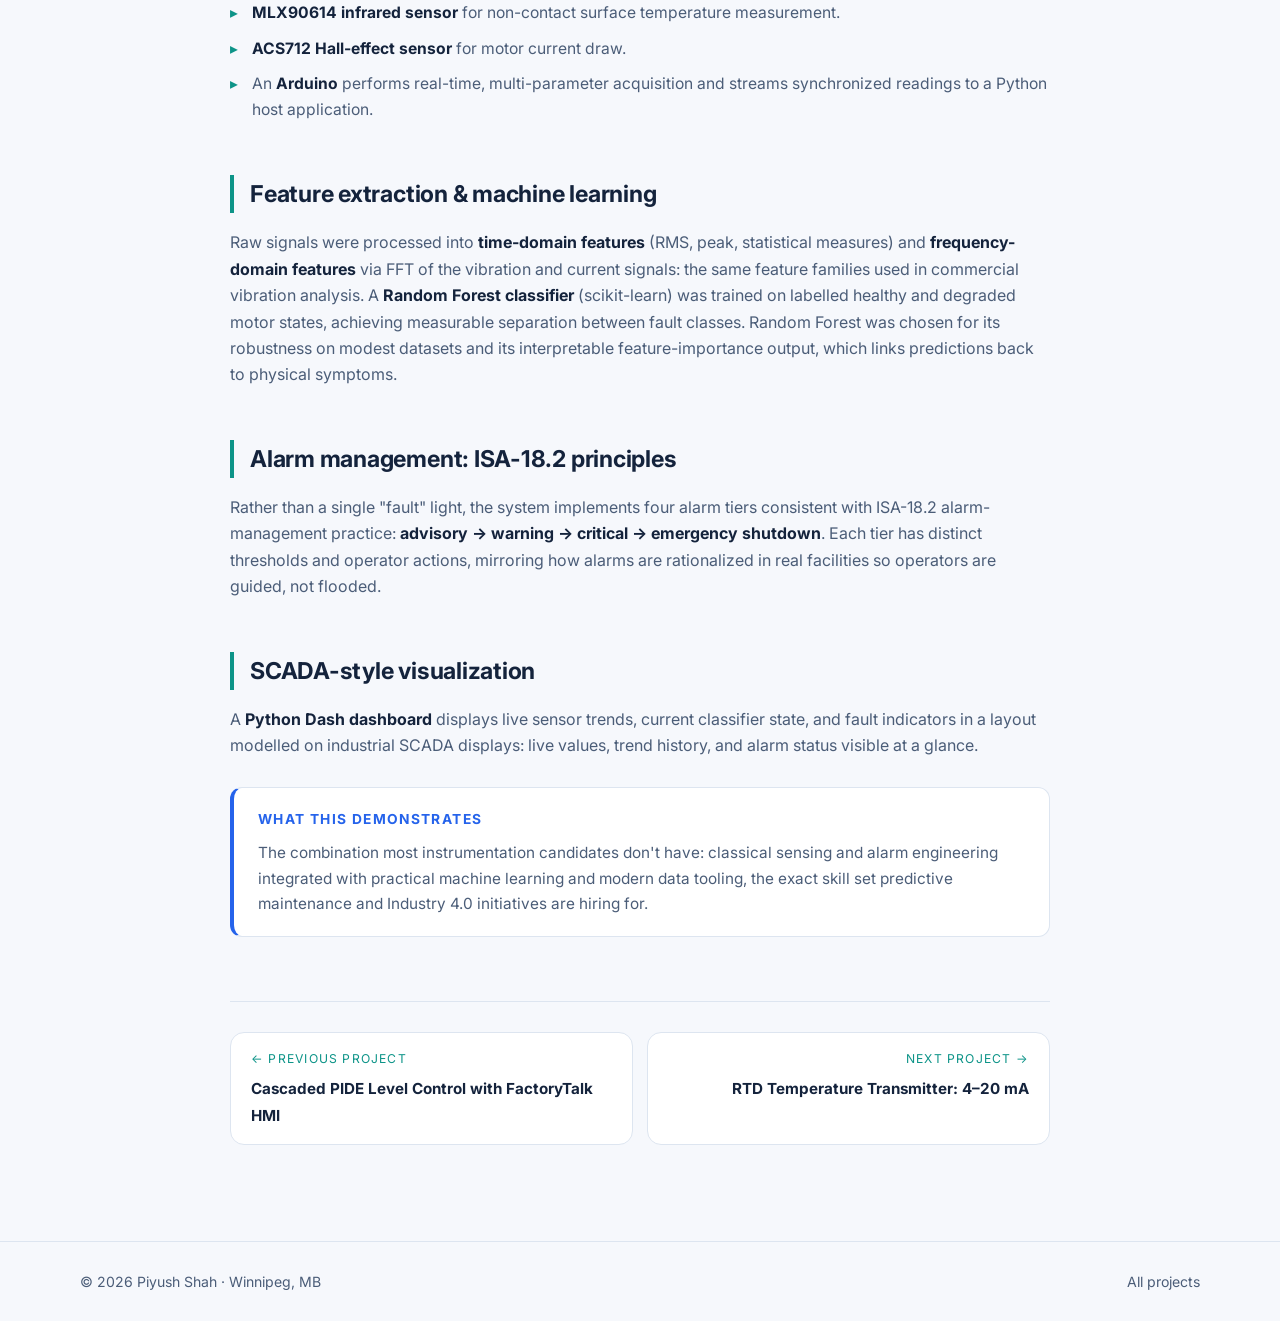
==== commit a3eba599: "June 29 Update Added dropdown option for Projects tag on navbar. Updated projects content. fixed min" ====
--- a/projects/ai-predictive-maintenance.html
+++ b/projects/ai-predictive-maintenance.html
@@ -34,7 +34,18 @@
           <span></span><span></span><span></span>
         </button>
         <ul class="nav-links" id="navLinks">
-          <li><a href="../index.html#projects">All Projects</a></li>
+          <li class="nav-dropdown">
+            <button class="nav-dropbtn" aria-haspopup="true" aria-expanded="false">Projects <span class="caret" aria-hidden="true"></span></button>
+            <ul class="dropdown-menu">
+              <li><a href="cascaded-pide-level-control.html">Cascaded PIDE Level Control</a></li>
+              <li><a href="ai-predictive-maintenance.html">AI-Assisted Predictive Maintenance</a></li>
+              <li><a href="rtd-temperature-transmitter.html">RTD Temperature Transmitter</a></li>
+              <li><a href="sfc-gate-control.html">Sequential Function Chart Gate Control</a></li>
+              <li><a href="pid-temperature-imc.html">Closed-Loop PID Temperature Control</a></li>
+              <li class="dropdown-divider" aria-hidden="true"></li>
+              <li><a class="dd-all" href="../index.html#projects">All projects</a></li>
+            </ul>
+          </li>
           <li><a href="../index.html#skills">Skills</a></li>
           <li><a href="../index.html#contact">Contact</a></li>
           <li><a class="nav-resume" href="../resume/Piyush_Shah_Resume.pdf" download>Resume</a></li>
--- a/assets/css/style.css
+++ b/assets/css/style.css
@@ -98,6 +98,78 @@
 }
 .nav-resume:hover { background: var(--accent-soft); }
 
+/* ---------- Nav dropdown (Projects) ---------- */
+.nav-dropdown { position: relative; }
+.nav-dropbtn {
+  display: inline-flex;
+  align-items: center;
+  gap: 7px;
+  font-family: inherit;
+  font-size: 0.95rem;
+  color: var(--muted);
+  background: none;
+  border: 0;
+  padding: 0;
+  cursor: pointer;
+  transition: color 0.2s ease;
+}
+.nav-dropbtn:hover,
+.nav-dropdown:hover .nav-dropbtn,
+.nav-dropdown:focus-within .nav-dropbtn { color: var(--text); }
+.nav-dropbtn .caret {
+  width: 6px;
+  height: 6px;
+  border-right: 2px solid currentColor;
+  border-bottom: 2px solid currentColor;
+  transform: rotate(45deg);
+  margin-top: -3px;
+  transition: transform 0.2s ease, margin-top 0.2s ease;
+}
+.nav-dropdown:hover .nav-dropbtn .caret,
+.nav-dropdown.open .nav-dropbtn .caret { transform: rotate(-135deg); margin-top: 1px; }
+.nav-dropdown::after { content: ""; position: absolute; top: 100%; left: 0; right: 0; height: 16px; }
+.dropdown-menu {
+  position: absolute;
+  top: 100%;
+  left: 0;
+  margin-top: 15px;
+  min-width: 280px;
+  background: var(--card);
+  border: 1px solid var(--line);
+  border-radius: 14px;
+  box-shadow: var(--shadow);
+  padding: 8px;
+  display: flex;
+  flex-direction: column;
+  gap: 2px;
+  opacity: 0;
+  visibility: hidden;
+  pointer-events: none;
+  transform: translateY(6px);
+  transition: opacity 0.18s ease, transform 0.18s ease, visibility 0.18s;
+  z-index: 200;
+}
+.nav-dropdown:hover .dropdown-menu,
+.nav-dropdown:focus-within .dropdown-menu,
+.nav-dropdown.open .dropdown-menu {
+  opacity: 1;
+  visibility: visible;
+  pointer-events: auto;
+  transform: translateY(0);
+}
+.dropdown-menu a {
+  display: block;
+  padding: 9px 12px;
+  border-radius: 9px;
+  font-size: 0.9rem;
+  color: var(--muted);
+  white-space: nowrap;
+  transition: background 0.15s ease, color 0.15s ease;
+}
+.dropdown-menu a:hover { background: var(--accent-soft); color: var(--text); }
+.dropdown-divider { height: 1px; background: var(--line); margin: 6px 6px; }
+.dropdown-menu .dd-all { color: var(--accent); font-weight: 600; }
+
 /* Theme toggle */
 .theme-toggle {
   display: inline-flex;
@@ -299,13 +371,27 @@
   transition: transform 0.25s ease, box-shadow 0.25s ease, border-color 0.25s ease;
 }
 .project-card:hover { transform: translateY(-6px); box-shadow: var(--shadow); border-color: var(--accent); }
-.project-banner { aspect-ratio: 16 / 9; overflow: hidden; background: #0c1626; }
-.project-banner img { width: 100%; height: 100%; object-fit: cover; transition: transform 0.35s ease; }
+.project-banner {
+  aspect-ratio: 16 / 9;
+  overflow: hidden;
+  background: var(--bg-soft);
+  border-bottom: 1px solid var(--line);
+  padding: 10px;
+}
+.project-banner img {
+  width: 100%;
+  height: 100%;
+  object-fit: cover;
+  border-radius: 10px;
+  border: 1px solid var(--line);
+  box-shadow: var(--shadow-sm);
+  transition: transform 0.35s ease;
+}
 .project-card:hover .project-banner img { transform: scale(1.04); }
 .project-body { display: flex; flex-direction: column; flex: 1; padding: 22px 24px 24px; }
-.project-body h3 { margin: 0 0 8px; font-size: 1.1rem; line-height: 1.35; color: var(--text); }
-.project-body > p { font-size: 0.93rem; flex: 1; }
-.project-meta { color: var(--accent-2); font-size: 0.78rem; font-weight: 700; letter-spacing: 0.08em; text-transform: uppercase; margin-bottom: 10px; }
+.project-body h3 { margin: 0 0 8px; font-size: 1.1rem; line-height: 1.35; color: var(--text); min-height: 2.7em; }
+.project-body > p:not(.project-meta) { font-size: 0.93rem; flex: 1; }
+.project-meta { color: var(--accent-2); font-size: 0.76rem; font-weight: 700; letter-spacing: 0.05em; text-transform: uppercase; margin-bottom: 10px; white-space: nowrap; }
 .project-tags { display: flex; flex-wrap: wrap; gap: 8px; margin-bottom: 16px; }
 .project-tags li {
   background: var(--accent-soft);
@@ -395,7 +481,9 @@
   box-shadow: var(--shadow);
   margin: 36px 0 0;
 }
-.project-figure img { width: 100%; }
+.project-figure img { width: 100%; display: block; }
+.project-figure figcaption { padding: 11px 16px; font-size: 0.84rem; color: var(--muted); background: var(--card); border-top: 1px solid var(--line); }
+.project-content .project-figure { margin: 30px 0; }
 
 .project-content { max-width: 820px; margin: 0 auto; }
 .project-content h2 {
@@ -484,6 +572,26 @@
   .nav-links li { width: 100%; }
   .nav-links a { display: block; padding: 12px 0; font-size: 1.02rem; }
   .nav-resume { display: inline-block; margin-top: 8px; }
+  .nav-dropdown { width: 100%; }
+  .nav-dropbtn { width: 100%; justify-content: space-between; padding: 12px 0; font-size: 1.02rem; }
+  .nav-dropdown::after { display: none; }
+  .dropdown-menu {
+    position: static;
+    margin-top: 0;
+    min-width: 0;
+    background: transparent;
+    border: 0;
+    border-radius: 0;
+    box-shadow: none;
+    padding: 0 0 8px 14px;
+    transform: none;
+    opacity: 1;
+    visibility: visible;
+    pointer-events: auto;
+    display: none;
+  }
+  .nav-dropdown.open .dropdown-menu { display: flex; }
+  .dropdown-menu a { padding: 10px 0; font-size: 0.98rem; white-space: normal; }
   .quick-facts { grid-template-columns: 1fr; }
   .timeline { padding-left: 26px; }
   .timeline-dot { left: -25px; }
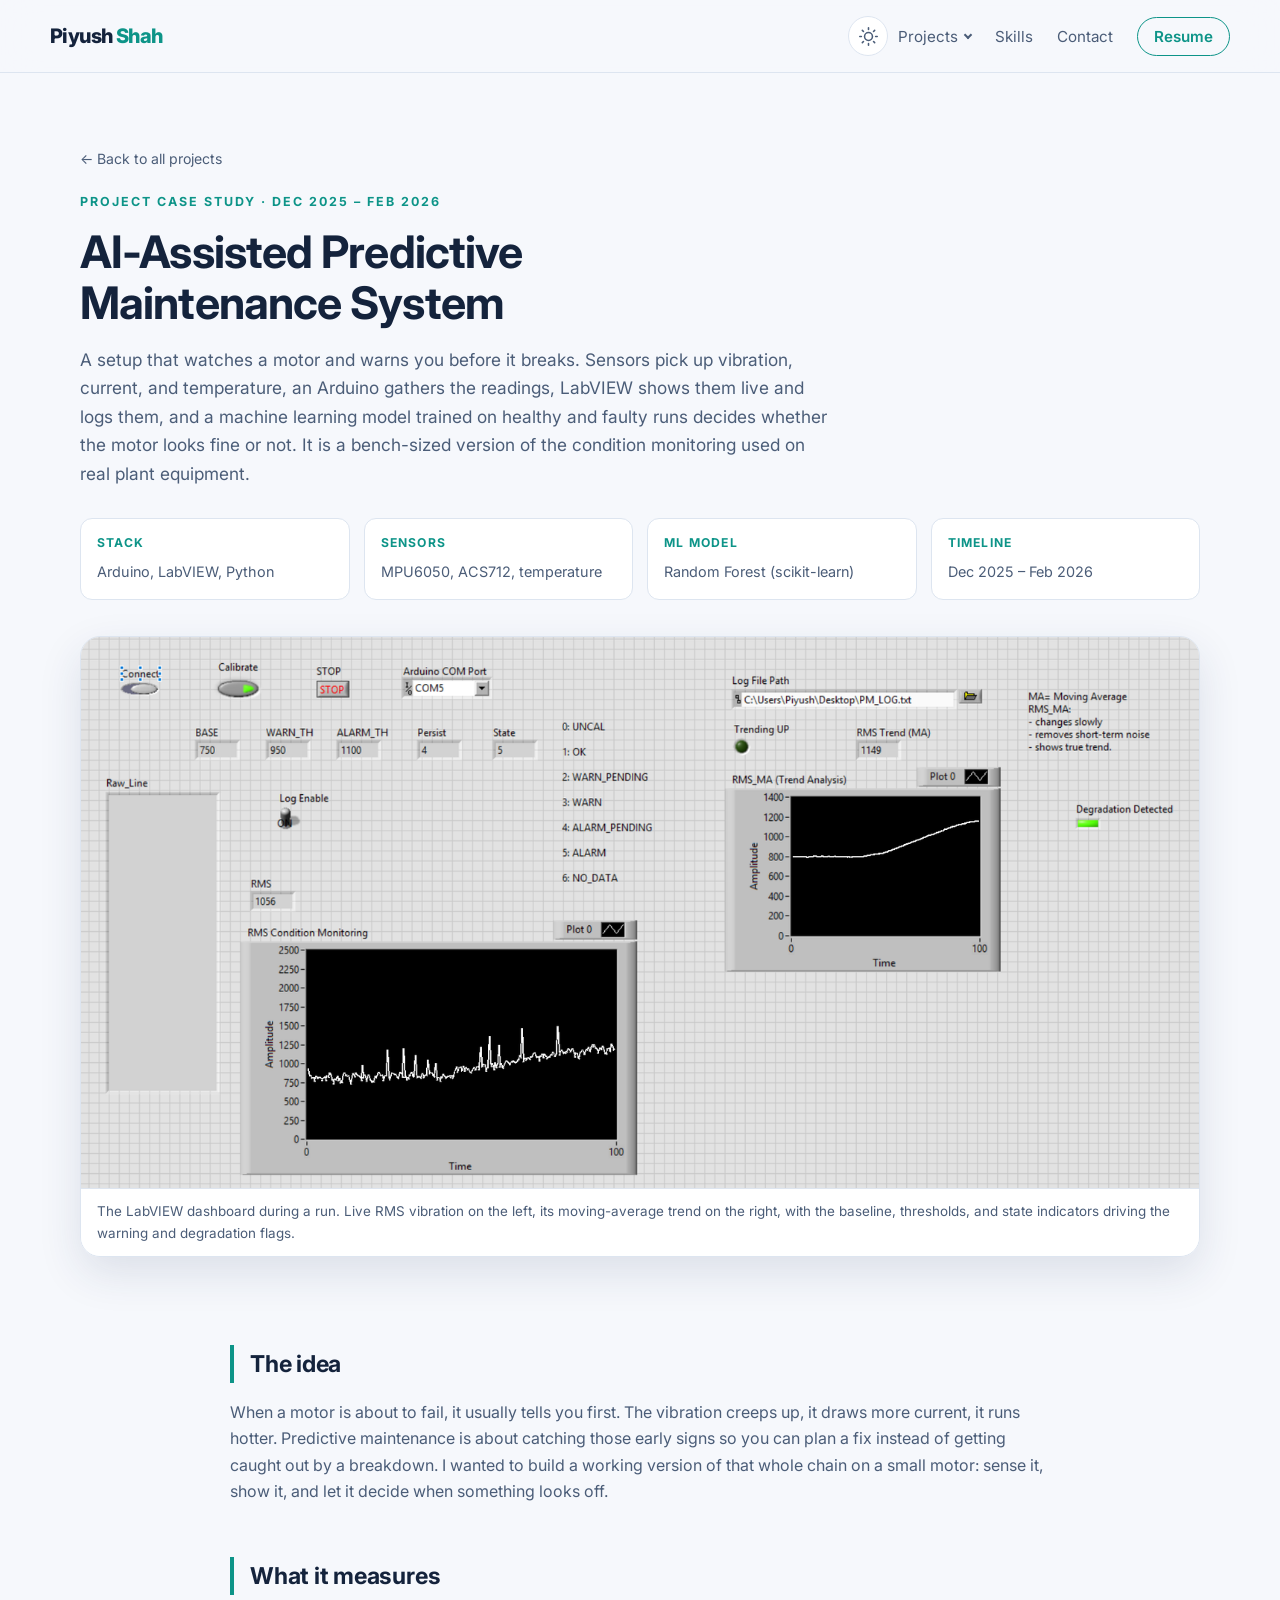
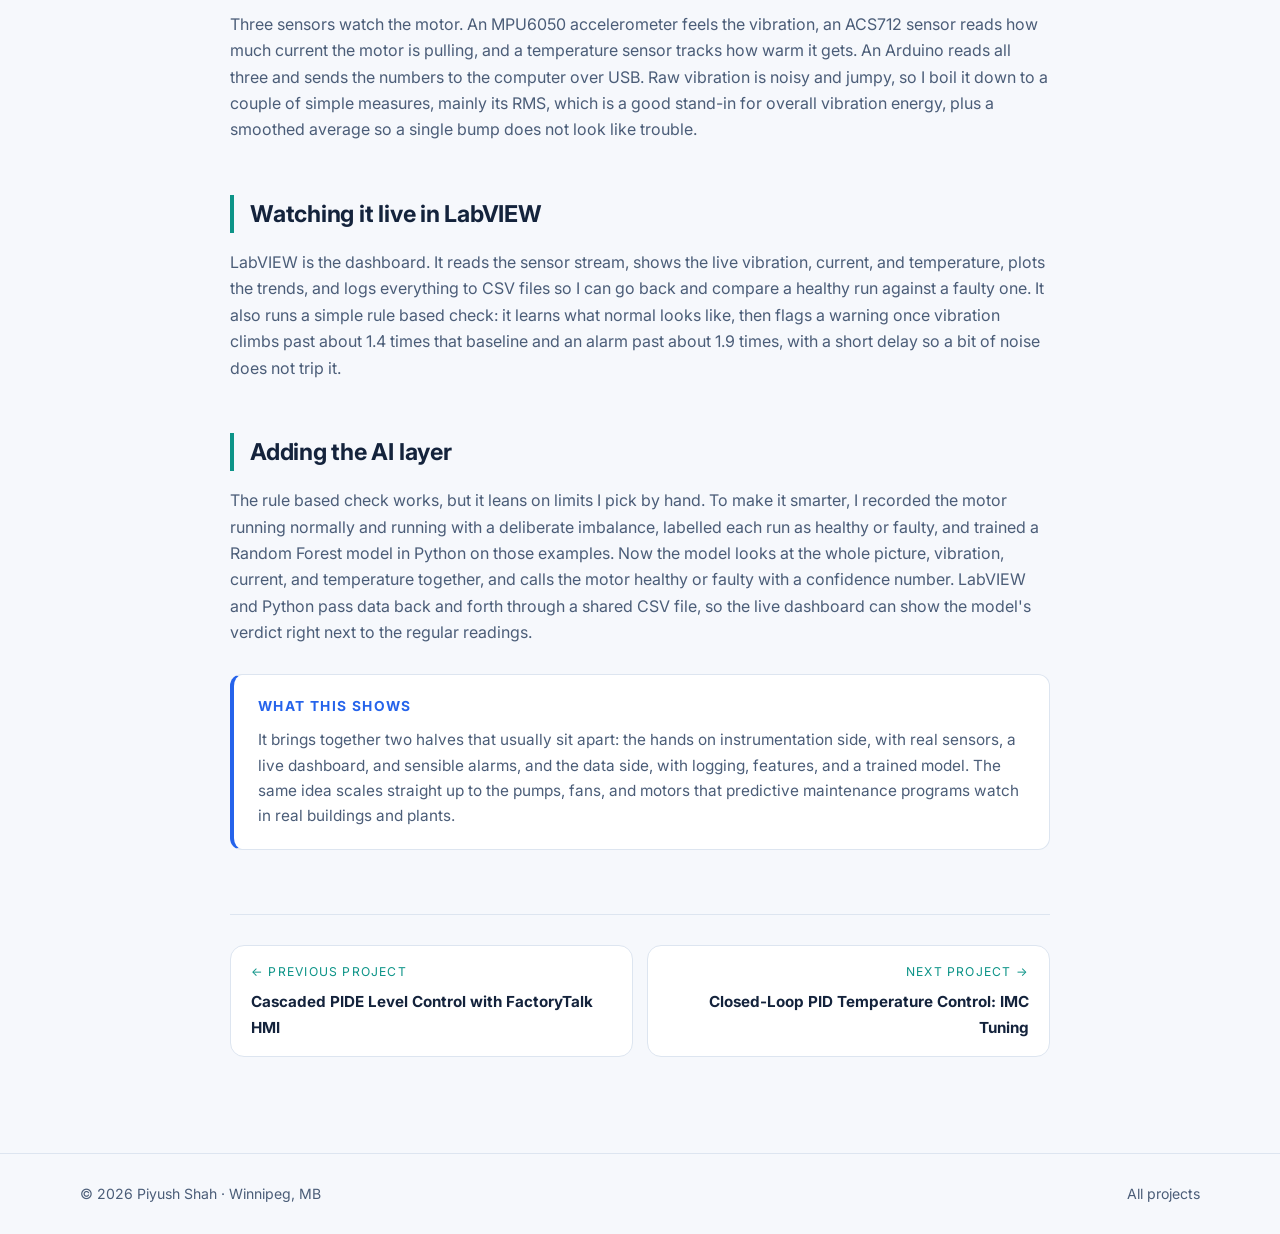
==== commit 9b1ae94b: "July 1 update" ====
--- a/projects/ai-predictive-maintenance.html
+++ b/projects/ai-predictive-maintenance.html
@@ -3,7 +3,7 @@
 <head>
   <meta charset="UTF-8" />
   <meta name="viewport" content="width=device-width, initial-scale=1.0" />
-  <meta name="description" content="Case study: AI-assisted predictive maintenance system: multi-sensor motor monitoring with a Random Forest fault classifier and ISA-18.2 alarm logic, by Piyush Shah." />
+  <meta name="description" content="Case study: AI-assisted predictive maintenance for a motor, using vibration, current, and temperature sensors, an Arduino, a LabVIEW dashboard, and a Random Forest classifier in Python, by Piyush Shah." />
   <title>AI-Assisted Predictive Maintenance | Piyush Shah</title>
   <link rel="icon" type="image/svg+xml" href="../assets/images/favicon.svg" />
   <link rel="canonical" href="https://piyushshah.ca/projects/ai-predictive-maintenance.html" />
@@ -39,8 +39,6 @@
             <ul class="dropdown-menu">
               <li><a href="cascaded-pide-level-control.html">Cascaded PIDE Level Control</a></li>
               <li><a href="ai-predictive-maintenance.html">AI-Assisted Predictive Maintenance</a></li>
-              <li><a href="rtd-temperature-transmitter.html">RTD Temperature Transmitter</a></li>
-              <li><a href="sfc-gate-control.html">Sequential Function Chart Gate Control</a></li>
               <li><a href="pid-temperature-imc.html">Closed-Loop PID Temperature Control</a></li>
               <li class="dropdown-divider" aria-hidden="true"></li>
               <li><a class="dd-all" href="../index.html#projects">All projects</a></li>
@@ -61,74 +59,69 @@
         <p class="eyebrow">Project Case Study · Dec 2025 – Feb 2026</p>
         <h1>AI-Assisted Predictive Maintenance System</h1>
         <p class="lede">
-          A motor health monitoring system that fuses vibration, temperature, and current measurements,
-          classifies motor condition with machine learning, and annunciates faults through tiered
-          ISA-18.2-style alarms on a live SCADA-style dashboard.
+          A setup that watches a motor and warns you before it breaks. Sensors pick up vibration, current, and
+          temperature, an Arduino gathers the readings, LabVIEW shows them live and logs them, and a machine
+          learning model trained on healthy and faulty runs decides whether the motor looks fine or not. It is
+          a bench-sized version of the condition monitoring used on real plant equipment.
         </p>
         <div class="project-facts">
-          <div><strong>Stack</strong><span>Python · scikit-learn · Arduino</span></div>
-          <div><strong>Sensors</strong><span>ADXL345 · MLX90614 · ACS712</span></div>
-          <div><strong>ML Model</strong><span>Random Forest classifier</span></div>
+          <div><strong>Stack</strong><span>Arduino, LabVIEW, Python</span></div>
+          <div><strong>Sensors</strong><span>MPU6050, ACS712, temperature</span></div>
+          <div><strong>ML Model</strong><span>Random Forest (scikit-learn)</span></div>
           <div><strong>Timeline</strong><span>Dec 2025 – Feb 2026</span></div>
         </div>
-        <div class="project-figure">
-          <img src="../assets/images/projects/ai-predictive-maintenance.svg" alt="System diagram: motor instrumented with vibration, infrared temperature, and current sensors feeding an Arduino DAQ, a Random Forest classifier, and tiered alarm logic" />
-        </div>
+        <figure class="project-figure">
+          <img src="../assets/images/projects/pm-labview-dashboard.png" alt="LabVIEW operator dashboard showing live RMS vibration monitoring, a moving-average trend, state and alarm indicators, and a degradation-detected light" />
+          <figcaption>The LabVIEW dashboard during a run. Live RMS vibration on the left, its moving-average trend on the right, with the baseline, thresholds, and state indicators driving the warning and degradation flags.</figcaption>
+        </figure>
       </div>
     </section>
 
     <section class="section-pad" style="padding-top: 48px;">
       <div class="container project-content">
-        <h2>The problem</h2>
+        <h2>The idea</h2>
         <p>
-          Unplanned motor failure is one of the most expensive events on a plant floor, and most failures
-          announce themselves early, as rising vibration, heat, or current draw, long before the motor stops.
-          The industry answer is condition-based monitoring. This project builds a complete, working version of
-          that pipeline at bench scale: sense, acquire, extract features, classify, and alarm.
+          When a motor is about to fail, it usually tells you first. The vibration creeps up, it draws more
+          current, it runs hotter. Predictive maintenance is about catching those early signs so you can plan a
+          fix instead of getting caught out by a breakdown. I wanted to build a working version of that whole
+          chain on a small motor: sense it, show it, and let it decide when something looks off.
         </p>
 
-        <h2>Multi-sensor data acquisition</h2>
-        <ul>
-          <li><strong>ADXL345 accelerometer</strong> for three-axis vibration measurement mounted on the motor
-            frame.</li>
-          <li><strong>MLX90614 infrared sensor</strong> for non-contact surface temperature measurement.</li>
-          <li><strong>ACS712 Hall-effect sensor</strong> for motor current draw.</li>
-          <li>An <strong>Arduino</strong> performs real-time, multi-parameter acquisition and streams
-            synchronized readings to a Python host application.</li>
-        </ul>
-
-        <h2>Feature extraction &amp; machine learning</h2>
+        <h2>What it measures</h2>
         <p>
-          Raw signals were processed into <strong>time-domain features</strong> (RMS, peak, statistical
-          measures) and <strong>frequency-domain features</strong> via FFT of the vibration and current
-          signals: the same feature families used in commercial vibration analysis. A
-          <strong>Random Forest classifier</strong> (scikit-learn) was trained on labelled healthy and degraded
-          motor states, achieving measurable separation between fault classes. Random Forest was chosen for its
-          robustness on modest datasets and its interpretable feature-importance output, which links
-          predictions back to physical symptoms.
+          Three sensors watch the motor. An MPU6050 accelerometer feels the vibration, an ACS712 sensor reads
+          how much current the motor is pulling, and a temperature sensor tracks how warm it gets. An Arduino
+          reads all three and sends the numbers to the computer over USB. Raw vibration is noisy and jumpy, so
+          I boil it down to a couple of simple measures, mainly its RMS, which is a good stand-in for overall
+          vibration energy, plus a smoothed average so a single bump does not look like trouble.
         </p>
 
-        <h2>Alarm management: ISA-18.2 principles</h2>
+        <h2>Watching it live in LabVIEW</h2>
         <p>
-          Rather than a single "fault" light, the system implements four alarm tiers consistent with
-          ISA-18.2 alarm-management practice: <strong>advisory → warning → critical → emergency
-          shutdown</strong>. Each tier has distinct thresholds and operator actions, mirroring how alarms are
-          rationalized in real facilities so operators are guided, not flooded.
+          LabVIEW is the dashboard. It reads the sensor stream, shows the live vibration, current, and
+          temperature, plots the trends, and logs everything to CSV files so I can go back and compare a
+          healthy run against a faulty one. It also runs a simple rule based check: it learns what normal looks
+          like, then flags a warning once vibration climbs past about 1.4 times that baseline and an alarm past
+          about 1.9 times, with a short delay so a bit of noise does not trip it.
         </p>
 
-        <h2>SCADA-style visualization</h2>
+        <h2>Adding the AI layer</h2>
         <p>
-          A <strong>Python Dash dashboard</strong> displays live sensor trends, current classifier state, and
-          fault indicators in a layout modelled on industrial SCADA displays: live values, trend history, and
-          alarm status visible at a glance.
+          The rule based check works, but it leans on limits I pick by hand. To make it smarter, I recorded the
+          motor running normally and running with a deliberate imbalance, labelled each run as healthy or
+          faulty, and trained a Random Forest model in Python on those examples. Now the model looks at the
+          whole picture, vibration, current, and temperature together, and calls the motor healthy or faulty
+          with a confidence number. LabVIEW and Python pass data back and forth through a shared CSV file, so
+          the live dashboard can show the model's verdict right next to the regular readings.
         </p>
 
         <div class="skill-callout">
-          <h3>What this demonstrates</h3>
+          <h3>What this shows</h3>
           <p>
-            The combination most instrumentation candidates don't have: classical sensing and alarm engineering
-            integrated with practical machine learning and modern data tooling, the exact skill set predictive
-            maintenance and Industry 4.0 initiatives are hiring for.
+            It brings together two halves that usually sit apart: the hands on instrumentation side, with real
+            sensors, a live dashboard, and sensible alarms, and the data side, with logging, features, and a
+            trained model. The same idea scales straight up to the pumps, fans, and motors that predictive
+            maintenance programs watch in real buildings and plants.
           </p>
         </div>
 
@@ -137,9 +130,9 @@
             <span class="pager-label">← Previous project</span>
             <span class="pager-title">Cascaded PIDE Level Control with FactoryTalk HMI</span>
           </a>
-          <a class="next" href="rtd-temperature-transmitter.html">
+          <a class="next" href="pid-temperature-imc.html">
             <span class="pager-label">Next project →</span>
-            <span class="pager-title">RTD Temperature Transmitter: 4–20 mA</span>
+            <span class="pager-title">Closed-Loop PID Temperature Control: IMC Tuning</span>
           </a>
         </nav>
       </div>
